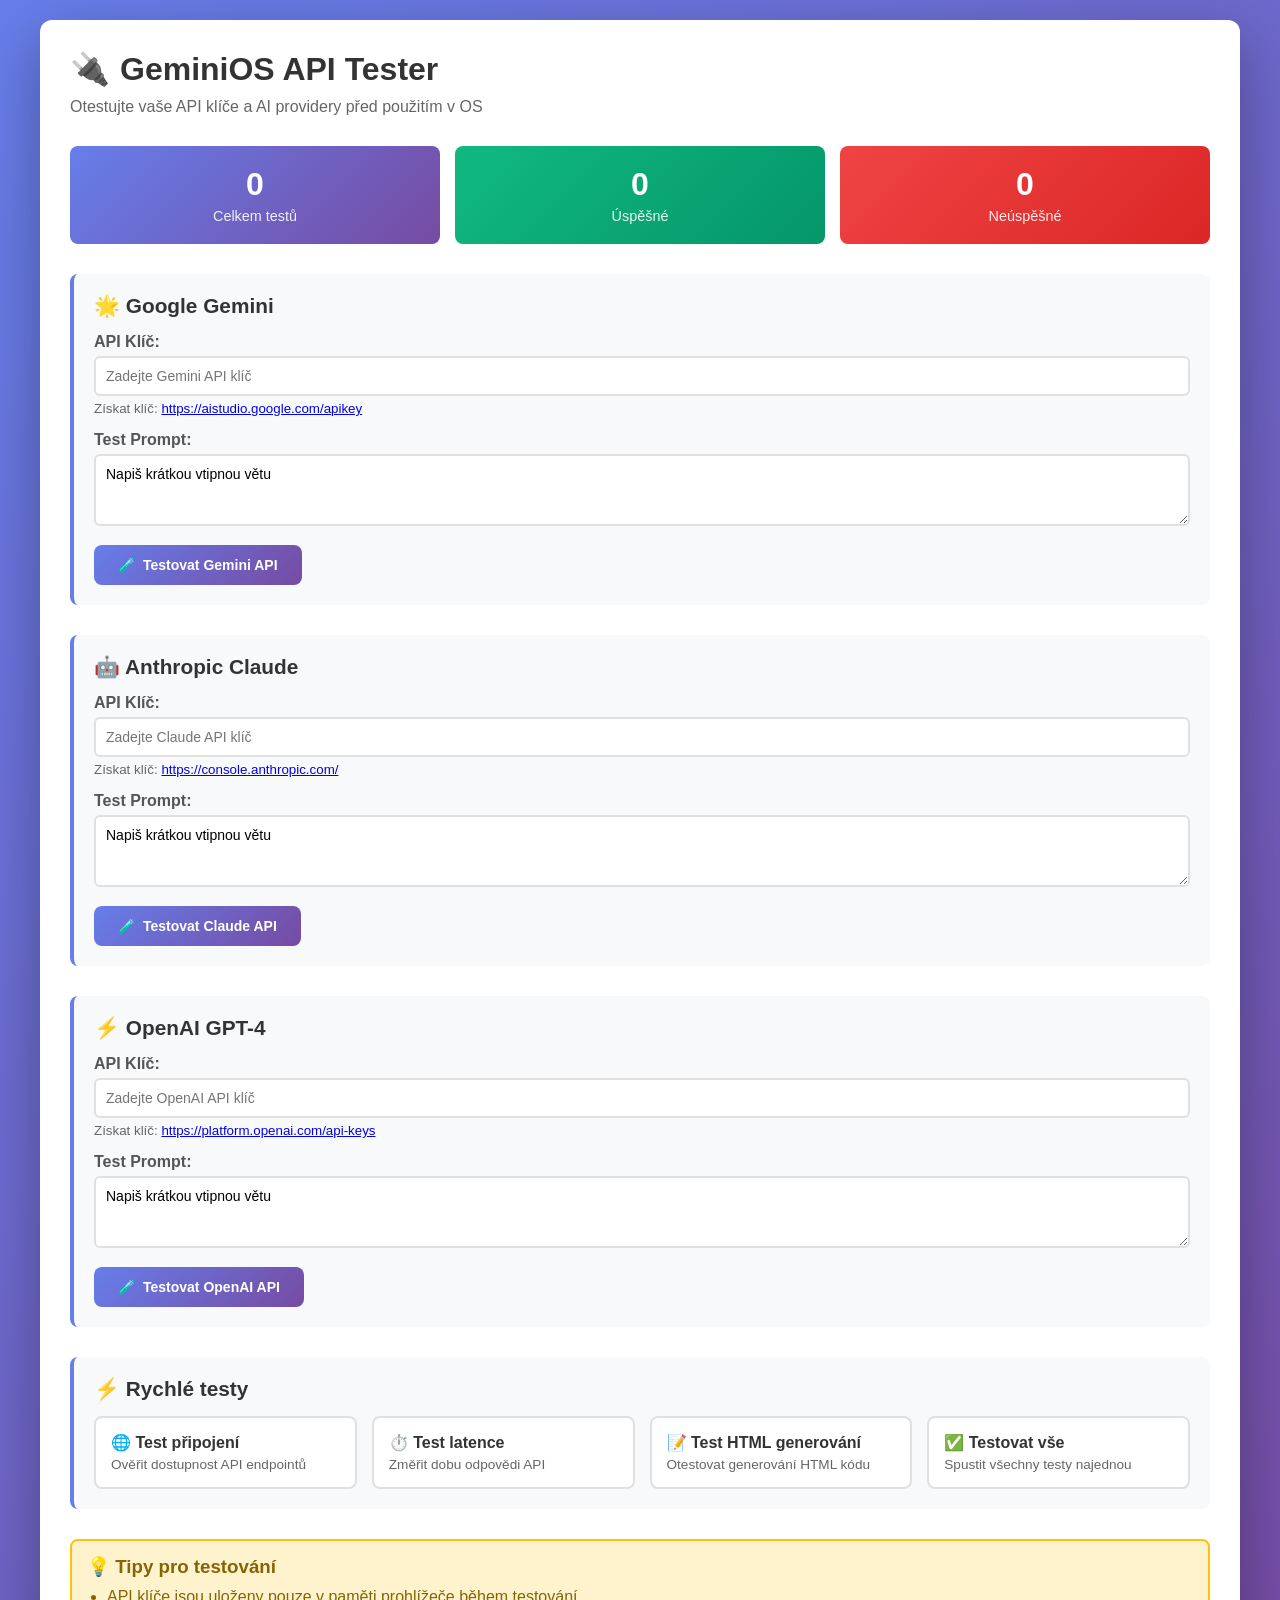
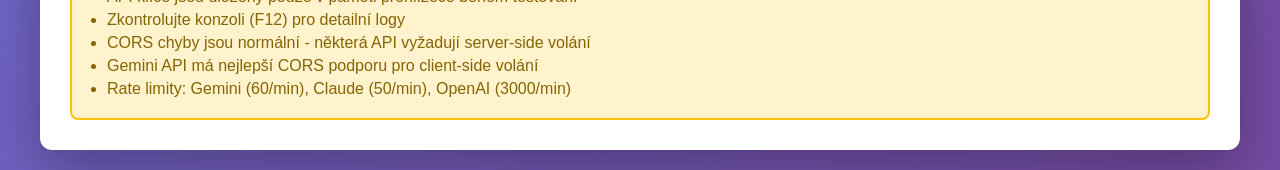
==== api-tester.html @ 2e7f78c7 "Přidání testů, debug módu a kompletní dokumentace Vytvořeny robustní nástroje pro testování a debugg" ====
<!DOCTYPE html>
<html lang="cs">
<head>
    <meta charset="UTF-8">
    <meta name="viewport" content="width=device-width, initial-scale=1.0">
    <title>GeminiOS - API Tester</title>
    <style>
        * {
            margin: 0;
            padding: 0;
            box-sizing: border-box;
        }

        body {
            font-family: -apple-system, BlinkMacSystemFont, 'Segoe UI', Roboto, sans-serif;
            background: linear-gradient(135deg, #667eea 0%, #764ba2 100%);
            padding: 20px;
            min-height: 100vh;
        }

        .container {
            max-width: 1200px;
            margin: 0 auto;
            background: white;
            border-radius: 12px;
            padding: 30px;
            box-shadow: 0 20px 60px rgba(0, 0, 0, 0.3);
        }

        h1 {
            color: #333;
            margin-bottom: 10px;
            display: flex;
            align-items: center;
            gap: 10px;
        }

        .subtitle {
            color: #666;
            margin-bottom: 30px;
        }

        .provider-section {
            margin-bottom: 30px;
            padding: 20px;
            background: #f8f9fa;
            border-radius: 8px;
            border-left: 4px solid #667eea;
        }

        .provider-section h2 {
            color: #333;
            margin-bottom: 15px;
            font-size: 1.3rem;
            display: flex;
            align-items: center;
            gap: 10px;
        }

        .input-group {
            margin-bottom: 15px;
        }

        .input-group label {
            display: block;
            margin-bottom: 5px;
            color: #555;
            font-weight: 600;
        }

        .input-group input,
        .input-group textarea,
        .input-group select {
            width: 100%;
            padding: 10px;
            border: 2px solid #e0e0e0;
            border-radius: 6px;
            font-size: 14px;
            font-family: inherit;
        }

        .input-group input:focus,
        .input-group textarea:focus,
        .input-group select:focus {
            outline: none;
            border-color: #667eea;
            box-shadow: 0 0 0 3px rgba(102, 126, 234, 0.1);
        }

        .btn {
            padding: 12px 24px;
            background: linear-gradient(135deg, #667eea 0%, #764ba2 100%);
            color: white;
            border: none;
            border-radius: 8px;
            cursor: pointer;
            font-size: 14px;
            font-weight: 600;
            transition: all 0.2s;
            display: inline-flex;
            align-items: center;
            gap: 8px;
        }

        .btn:hover {
            transform: translateY(-2px);
            box-shadow: 0 4px 12px rgba(102, 126, 234, 0.3);
        }

        .btn:active {
            transform: translateY(0);
        }

        .btn:disabled {
            opacity: 0.5;
            cursor: not-allowed;
            transform: none;
        }

        .btn.secondary {
            background: #6b7280;
        }

        .btn.danger {
            background: #ef4444;
        }

        .result-box {
            margin-top: 15px;
            padding: 15px;
            border-radius: 6px;
            display: none;
        }

        .result-box.success {
            background: #d1fae5;
            border: 2px solid #10b981;
            color: #065f46;
        }

        .result-box.error {
            background: #fee2e2;
            border: 2px solid #ef4444;
            color: #991b1b;
        }

        .result-box.loading {
            background: #dbeafe;
            border: 2px solid #3b82f6;
            color: #1e40af;
        }

        .result-content {
            margin-top: 10px;
            padding: 10px;
            background: rgba(0, 0, 0, 0.05);
            border-radius: 4px;
            font-family: 'Courier New', monospace;
            font-size: 12px;
            max-height: 200px;
            overflow-y: auto;
            white-space: pre-wrap;
        }

        .stats-grid {
            display: grid;
            grid-template-columns: repeat(auto-fit, minmax(200px, 1fr));
            gap: 15px;
            margin-bottom: 30px;
        }

        .stat-card {
            padding: 20px;
            background: linear-gradient(135deg, #10b981 0%, #059669 100%);
            color: white;
            border-radius: 8px;
            text-align: center;
        }

        .stat-value {
            font-size: 2rem;
            font-weight: bold;
            margin-bottom: 5px;
        }

        .stat-label {
            font-size: 0.9rem;
            opacity: 0.9;
        }

        .quick-tests {
            display: grid;
            grid-template-columns: repeat(auto-fit, minmax(250px, 1fr));
            gap: 15px;
            margin-top: 15px;
        }

        .test-card {
            padding: 15px;
            background: white;
            border: 2px solid #e0e0e0;
            border-radius: 8px;
            cursor: pointer;
            transition: all 0.2s;
        }

        .test-card:hover {
            border-color: #667eea;
            transform: translateY(-2px);
            box-shadow: 0 4px 12px rgba(102, 126, 234, 0.2);
        }

        .test-card h3 {
            color: #333;
            font-size: 1rem;
            margin-bottom: 5px;
        }

        .test-card p {
            color: #666;
            font-size: 0.85rem;
        }

        .spinner {
            display: inline-block;
            width: 16px;
            height: 16px;
            border: 2px solid rgba(255, 255, 255, 0.3);
            border-top-color: white;
            border-radius: 50%;
            animation: spin 0.6s linear infinite;
        }

        @keyframes spin {
            to { transform: rotate(360deg); }
        }

        .tips {
            background: #fff3cd;
            border: 2px solid #ffc107;
            border-radius: 8px;
            padding: 15px;
            margin-top: 30px;
        }

        .tips h3 {
            color: #856404;
            margin-bottom: 10px;
            display: flex;
            align-items: center;
            gap: 8px;
        }

        .tips ul {
            color: #856404;
            margin-left: 20px;
        }

        .tips li {
            margin-bottom: 5px;
        }
    </style>
</head>
<body>
    <div class="container">
        <h1>
            <span>🔌</span>
            <span>GeminiOS API Tester</span>
        </h1>
        <p class="subtitle">Otestujte vaše API klíče a AI providery před použitím v OS</p>

        <!-- Statistics -->
        <div class="stats-grid">
            <div class="stat-card" style="background: linear-gradient(135deg, #667eea 0%, #764ba2 100%);">
                <div class="stat-value" id="total-tests">0</div>
                <div class="stat-label">Celkem testů</div>
            </div>
            <div class="stat-card">
                <div class="stat-value" id="successful-tests">0</div>
                <div class="stat-label">Úspěšné</div>
            </div>
            <div class="stat-card" style="background: linear-gradient(135deg, #ef4444 0%, #dc2626 100%);">
                <div class="stat-value" id="failed-tests">0</div>
                <div class="stat-label">Neúspěšné</div>
            </div>
        </div>

        <!-- Google Gemini -->
        <div class="provider-section">
            <h2>🌟 Google Gemini</h2>

            <div class="input-group">
                <label for="gemini-key">API Klíč:</label>
                <input type="password" id="gemini-key" placeholder="Zadejte Gemini API klíč">
                <small style="color: #666; display: block; margin-top: 5px;">
                    Získat klíč: <a href="https://aistudio.google.com/apikey" target="_blank">https://aistudio.google.com/apikey</a>
                </small>
            </div>

            <div class="input-group">
                <label for="gemini-prompt">Test Prompt:</label>
                <textarea id="gemini-prompt" rows="3" placeholder="Zadejte test prompt">Napiš krátkou vtipnou větu</textarea>
            </div>

            <button class="btn" onclick="testGemini()">
                <span>🧪</span>Testovat Gemini API
            </button>

            <div class="result-box" id="gemini-result"></div>
        </div>

        <!-- Anthropic Claude -->
        <div class="provider-section">
            <h2>🤖 Anthropic Claude</h2>

            <div class="input-group">
                <label for="claude-key">API Klíč:</label>
                <input type="password" id="claude-key" placeholder="Zadejte Claude API klíč">
                <small style="color: #666; display: block; margin-top: 5px;">
                    Získat klíč: <a href="https://console.anthropic.com/" target="_blank">https://console.anthropic.com/</a>
                </small>
            </div>

            <div class="input-group">
                <label for="claude-prompt">Test Prompt:</label>
                <textarea id="claude-prompt" rows="3" placeholder="Zadejte test prompt">Napiš krátkou vtipnou větu</textarea>
            </div>

            <button class="btn" onclick="testClaude()">
                <span>🧪</span>Testovat Claude API
            </button>

            <div class="result-box" id="claude-result"></div>
        </div>

        <!-- OpenAI -->
        <div class="provider-section">
            <h2>⚡ OpenAI GPT-4</h2>

            <div class="input-group">
                <label for="openai-key">API Klíč:</label>
                <input type="password" id="openai-key" placeholder="Zadejte OpenAI API klíč">
                <small style="color: #666; display: block; margin-top: 5px;">
                    Získat klíč: <a href="https://platform.openai.com/api-keys" target="_blank">https://platform.openai.com/api-keys</a>
                </small>
            </div>

            <div class="input-group">
                <label for="openai-prompt">Test Prompt:</label>
                <textarea id="openai-prompt" rows="3" placeholder="Zadejte test prompt">Napiš krátkou vtipnou větu</textarea>
            </div>

            <button class="btn" onclick="testOpenAI()">
                <span>🧪</span>Testovat OpenAI API
            </button>

            <div class="result-box" id="openai-result"></div>
        </div>

        <!-- Quick Tests -->
        <div class="provider-section">
            <h2>⚡ Rychlé testy</h2>
            <div class="quick-tests">
                <div class="test-card" onclick="runQuickTest('connection')">
                    <h3>🌐 Test připojení</h3>
                    <p>Ověřit dostupnost API endpointů</p>
                </div>
                <div class="test-card" onclick="runQuickTest('latency')">
                    <h3>⏱️ Test latence</h3>
                    <p>Změřit dobu odpovědi API</p>
                </div>
                <div class="test-card" onclick="runQuickTest('html')">
                    <h3>📝 Test HTML generování</h3>
                    <p>Otestovat generování HTML kódu</p>
                </div>
                <div class="test-card" onclick="runQuickTest('all')">
                    <h3>✅ Testovat vše</h3>
                    <p>Spustit všechny testy najednou</p>
                </div>
            </div>
        </div>

        <!-- Tips -->
        <div class="tips">
            <h3>💡 Tipy pro testování</h3>
            <ul>
                <li>API klíče jsou uloženy pouze v paměti prohlížeče během testování</li>
                <li>Zkontrolujte konzoli (F12) pro detailní logy</li>
                <li>CORS chyby jsou normální - některá API vyžadují server-side volání</li>
                <li>Gemini API má nejlepší CORS podporu pro client-side volání</li>
                <li>Rate limity: Gemini (60/min), Claude (50/min), OpenAI (3000/min)</li>
            </ul>
        </div>
    </div>

    <script>
        let stats = {
            total: 0,
            successful: 0,
            failed: 0
        };

        function updateStats() {
            document.getElementById('total-tests').textContent = stats.total;
            document.getElementById('successful-tests').textContent = stats.successful;
            document.getElementById('failed-tests').textContent = stats.failed;
        }

        function showResult(provider, type, message, content = null) {
            const resultBox = document.getElementById(`${provider}-result`);
            resultBox.className = `result-box ${type}`;
            resultBox.style.display = 'block';

            let icon = '';
            if (type === 'success') icon = '✅';
            else if (type === 'error') icon = '❌';
            else if (type === 'loading') icon = '<div class="spinner"></div>';

            resultBox.innerHTML = `
                <div style="display: flex; align-items: center; gap: 10px;">
                    ${icon}
                    <strong>${message}</strong>
                </div>
                ${content ? `<div class="result-content">${escapeHtml(content)}</div>` : ''}
            `;

            if (type === 'success') {
                stats.successful++;
                stats.total++;
            } else if (type === 'error') {
                stats.failed++;
                stats.total++;
            }

            updateStats();
        }

        function escapeHtml(text) {
            const div = document.createElement('div');
            div.textContent = text;
            return div.innerHTML;
        }

        async function testGemini() {
            const apiKey = document.getElementById('gemini-key').value.trim();
            const prompt = document.getElementById('gemini-prompt').value.trim();

            if (!apiKey) {
                showResult('gemini', 'error', 'Chyba: Zadejte API klíč');
                return;
            }

            if (!prompt) {
                showResult('gemini', 'error', 'Chyba: Zadejte test prompt');
                return;
            }

            showResult('gemini', 'loading', 'Testuji Gemini API...');

            try {
                const start = performance.now();

                const url = `https://generativelanguage.googleapis.com/v1beta/models/gemini-2.0-flash-exp:generateContent?key=${apiKey}`;

                const response = await fetch(url, {
                    method: 'POST',
                    headers: {
                        'Content-Type': 'application/json',
                    },
                    body: JSON.stringify({
                        contents: [{
                            parts: [{ text: prompt }]
                        }]
                    })
                });

                const duration = Math.round(performance.now() - start);

                if (!response.ok) {
                    const error = await response.json();
                    throw new Error(error.error?.message || 'Unknown error');
                }

                const data = await response.json();
                const result = data.candidates[0].content.parts[0].text;

                showResult('gemini', 'success', `✅ Gemini API funguje! (${duration}ms)`, result);

            } catch (error) {
                console.error('Gemini Error:', error);
                showResult('gemini', 'error', 'Chyba: ' + error.message, error.stack);
            }
        }

        async function testClaude() {
            const apiKey = document.getElementById('claude-key').value.trim();
            const prompt = document.getElementById('claude-prompt').value.trim();

            if (!apiKey) {
                showResult('claude', 'error', 'Chyba: Zadejte API klíč');
                return;
            }

            if (!prompt) {
                showResult('claude', 'error', 'Chyba: Zadejte test prompt');
                return;
            }

            showResult('claude', 'loading', 'Testuji Claude API...');

            try {
                const start = performance.now();

                const url = 'https://api.anthropic.com/v1/messages';

                const response = await fetch(url, {
                    method: 'POST',
                    headers: {
                        'Content-Type': 'application/json',
                        'x-api-key': apiKey,
                        'anthropic-version': '2023-06-01'
                    },
                    body: JSON.stringify({
                        model: 'claude-sonnet-4-20250514',
                        max_tokens: 1024,
                        messages: [{
                            role: 'user',
                            content: prompt
                        }]
                    })
                });

                const duration = Math.round(performance.now() - start);

                if (!response.ok) {
                    const error = await response.json();
                    throw new Error(error.error?.message || 'Unknown error');
                }

                const data = await response.json();
                const result = data.content[0].text;

                showResult('claude', 'success', `✅ Claude API funguje! (${duration}ms)`, result);

            } catch (error) {
                console.error('Claude Error:', error);
                showResult('claude', 'error', 'Chyba: ' + error.message, error.stack);
            }
        }

        async function testOpenAI() {
            const apiKey = document.getElementById('openai-key').value.trim();
            const prompt = document.getElementById('openai-prompt').value.trim();

            if (!apiKey) {
                showResult('openai', 'error', 'Chyba: Zadejte API klíč');
                return;
            }

            if (!prompt) {
                showResult('openai', 'error', 'Chyba: Zadejte test prompt');
                return;
            }

            showResult('openai', 'loading', 'Testuji OpenAI API...');

            try {
                const start = performance.now();

                const url = 'https://api.openai.com/v1/chat/completions';

                const response = await fetch(url, {
                    method: 'POST',
                    headers: {
                        'Content-Type': 'application/json',
                        'Authorization': `Bearer ${apiKey}`
                    },
                    body: JSON.stringify({
                        model: 'gpt-4',
                        messages: [{
                            role: 'user',
                            content: prompt
                        }]
                    })
                });

                const duration = Math.round(performance.now() - start);

                if (!response.ok) {
                    const error = await response.json();
                    throw new Error(error.error?.message || 'Unknown error');
                }

                const data = await response.json();
                const result = data.choices[0].message.content;

                showResult('openai', 'success', `✅ OpenAI API funguje! (${duration}ms)`, result);

            } catch (error) {
                console.error('OpenAI Error:', error);
                showResult('openai', 'error', 'Chyba: ' + error.message, error.stack);
            }
        }

        async function runQuickTest(type) {
            console.log('Running quick test:', type);

            if (type === 'connection') {
                alert('Test připojení - zkontrolujte konzoli (F12) pro detaily');
                console.log('Testing API endpoints...');

                // Test Gemini endpoint
                try {
                    const geminiTest = await fetch('https://generativelanguage.googleapis.com/v1beta/models', {
                        method: 'GET'
                    });
                    console.log('✅ Gemini endpoint dostupný:', geminiTest.status);
                } catch (e) {
                    console.error('❌ Gemini endpoint nedostupný:', e);
                }
            } else if (type === 'latency') {
                alert('Test latence - použijte hlavní testy pro měření latence');
            } else if (type === 'html') {
                alert('Test HTML generování - použijte GeminiOS pro plné testování');
            } else if (type === 'all') {
                alert('Spusťte všechny testy pomocí tlačítek výše');
            }
        }

        // Initialize
        console.log('🔌 GeminiOS API Tester initialized');
        updateStats();
    </script>
</body>
</html>
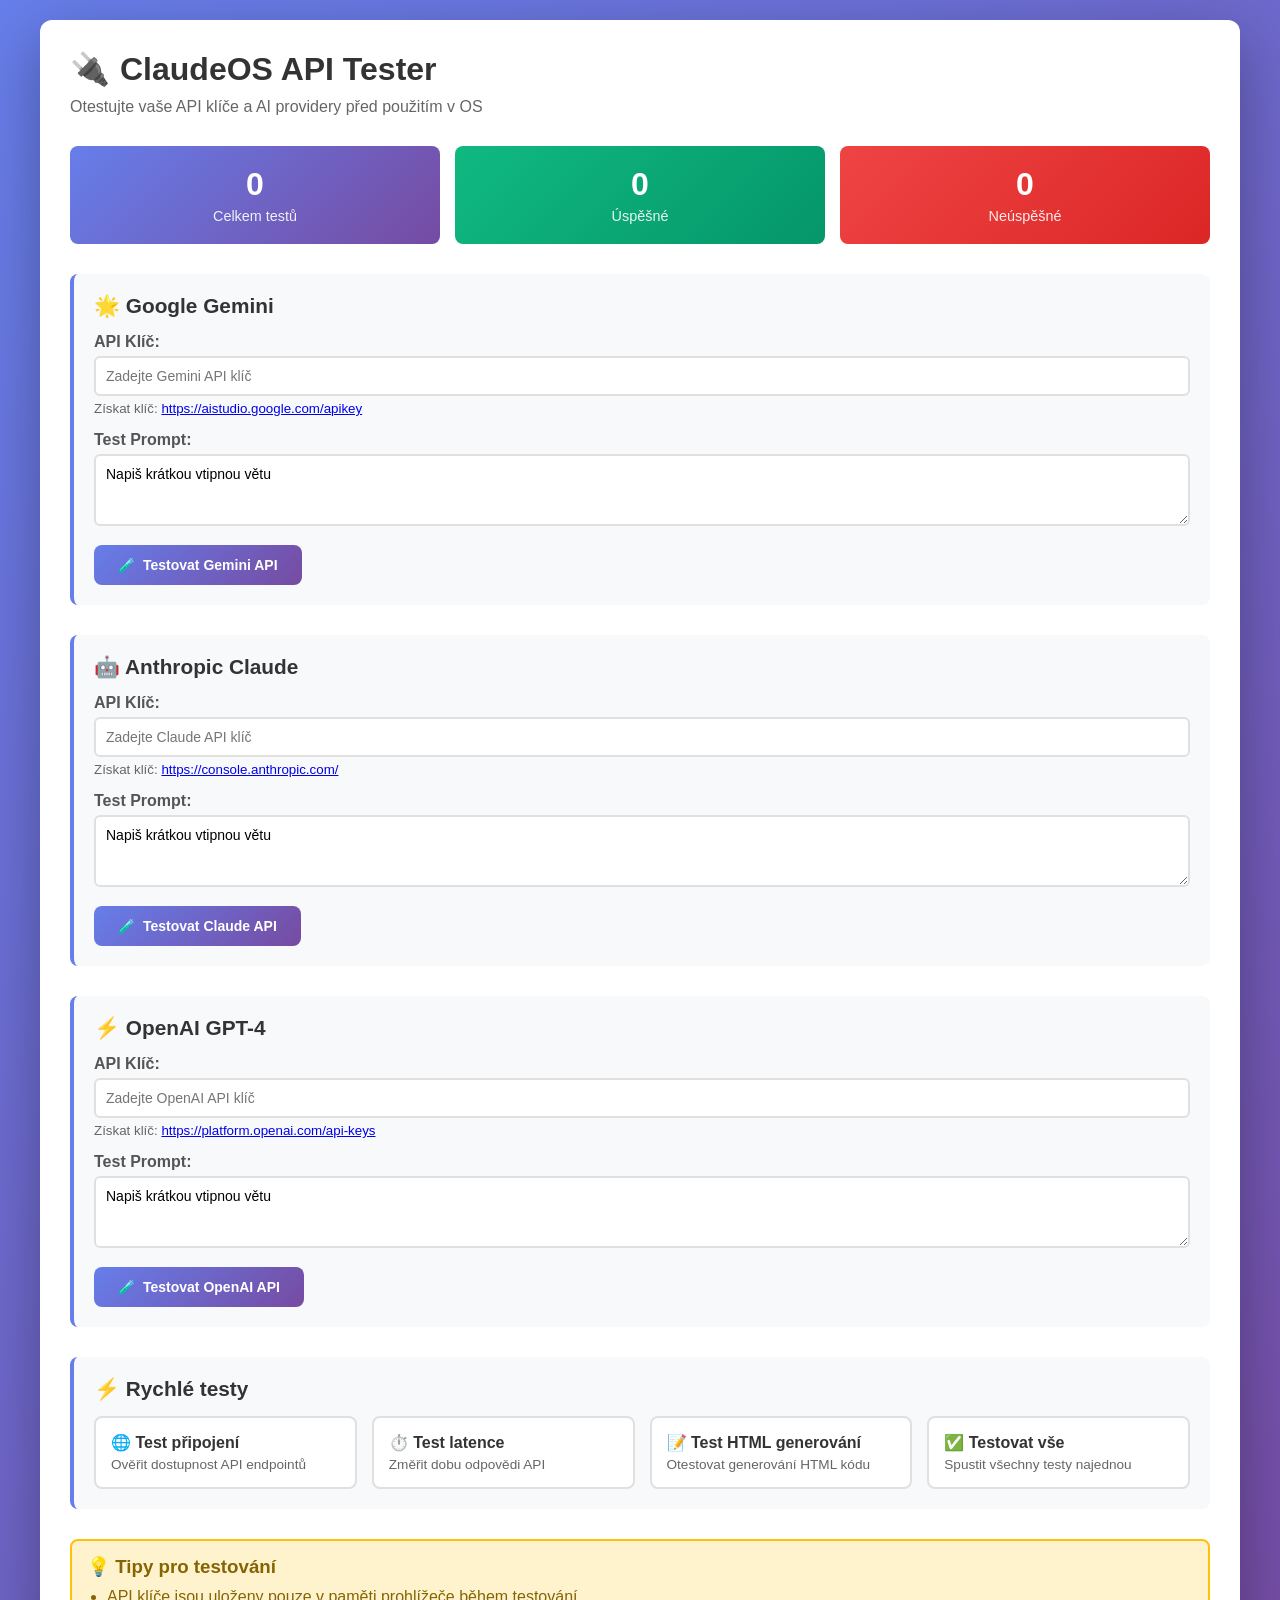
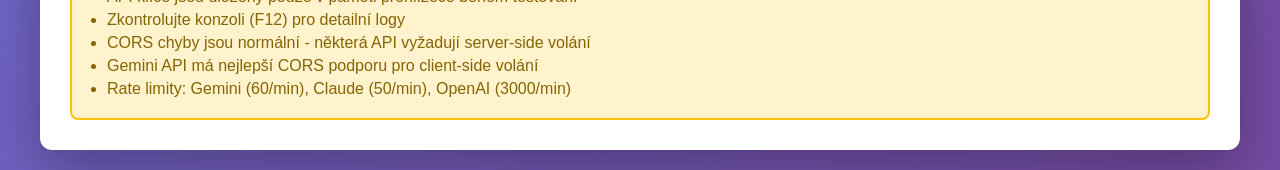
==== commit 5176fc45: "Aktualizace všech dokumentů a testů na ClaudeOS branding KOMPLETNÍ REBRAND: ✅ GeminiOS → ClaudeOS ve" ====
--- a/api-tester.html
+++ b/api-tester.html
@@ -3,7 +3,7 @@
 <head>
     <meta charset="UTF-8">
     <meta name="viewport" content="width=device-width, initial-scale=1.0">
-    <title>GeminiOS - API Tester</title>
+    <title>ClaudeOS - API Tester</title>
     <style>
         * {
             margin: 0;
@@ -265,7 +265,7 @@
     <div class="container">
         <h1>
             <span>🔌</span>
-            <span>GeminiOS API Tester</span>
+            <span>ClaudeOS API Tester</span>
         </h1>
         <p class="subtitle">Otestujte vaše API klíče a AI providery před použitím v OS</p>
 
@@ -621,14 +621,14 @@
             } else if (type === 'latency') {
                 alert('Test latence - použijte hlavní testy pro měření latence');
             } else if (type === 'html') {
-                alert('Test HTML generování - použijte GeminiOS pro plné testování');
+                alert('Test HTML generování - použijte ClaudeOS pro plné testování');
             } else if (type === 'all') {
                 alert('Spusťte všechny testy pomocí tlačítek výše');
             }
         }
 
         // Initialize
-        console.log('🔌 GeminiOS API Tester initialized');
+        console.log('🔌 ClaudeOS API Tester initialized');
         updateStats();
     </script>
 </body>
